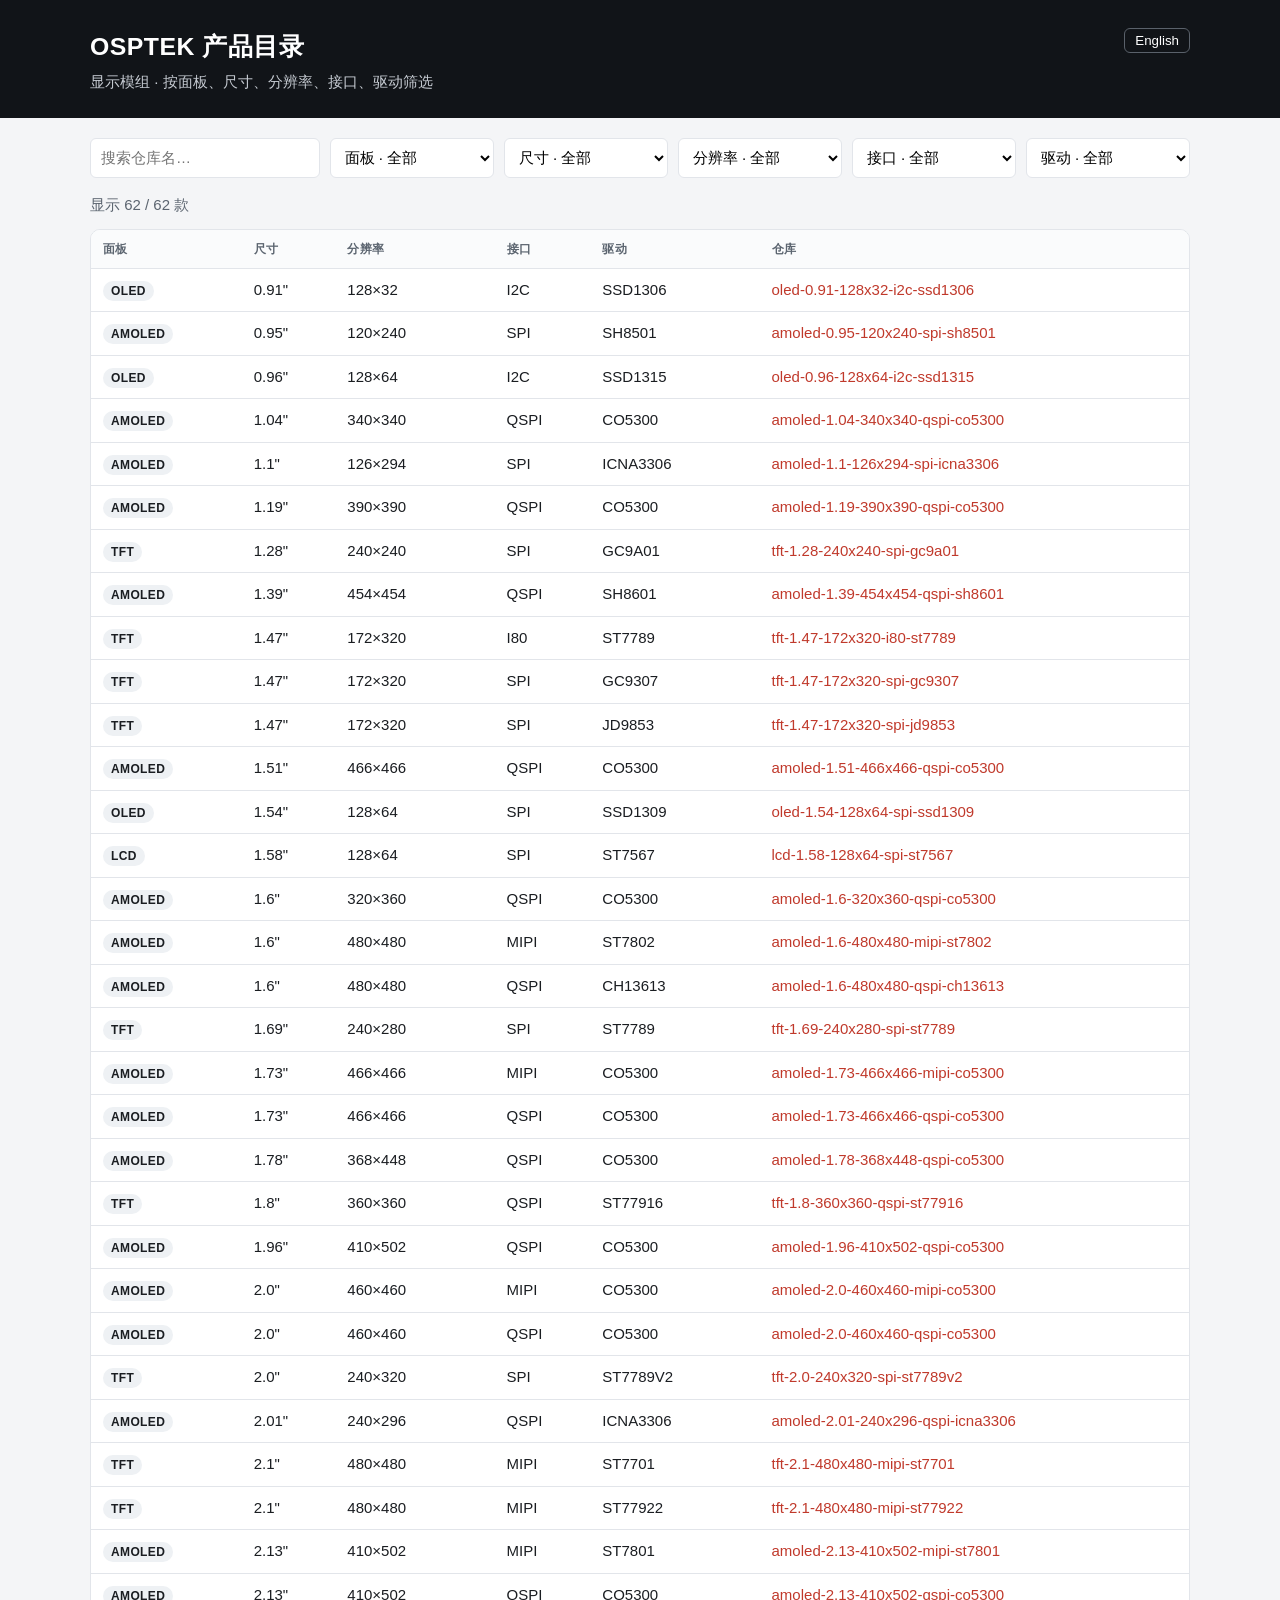
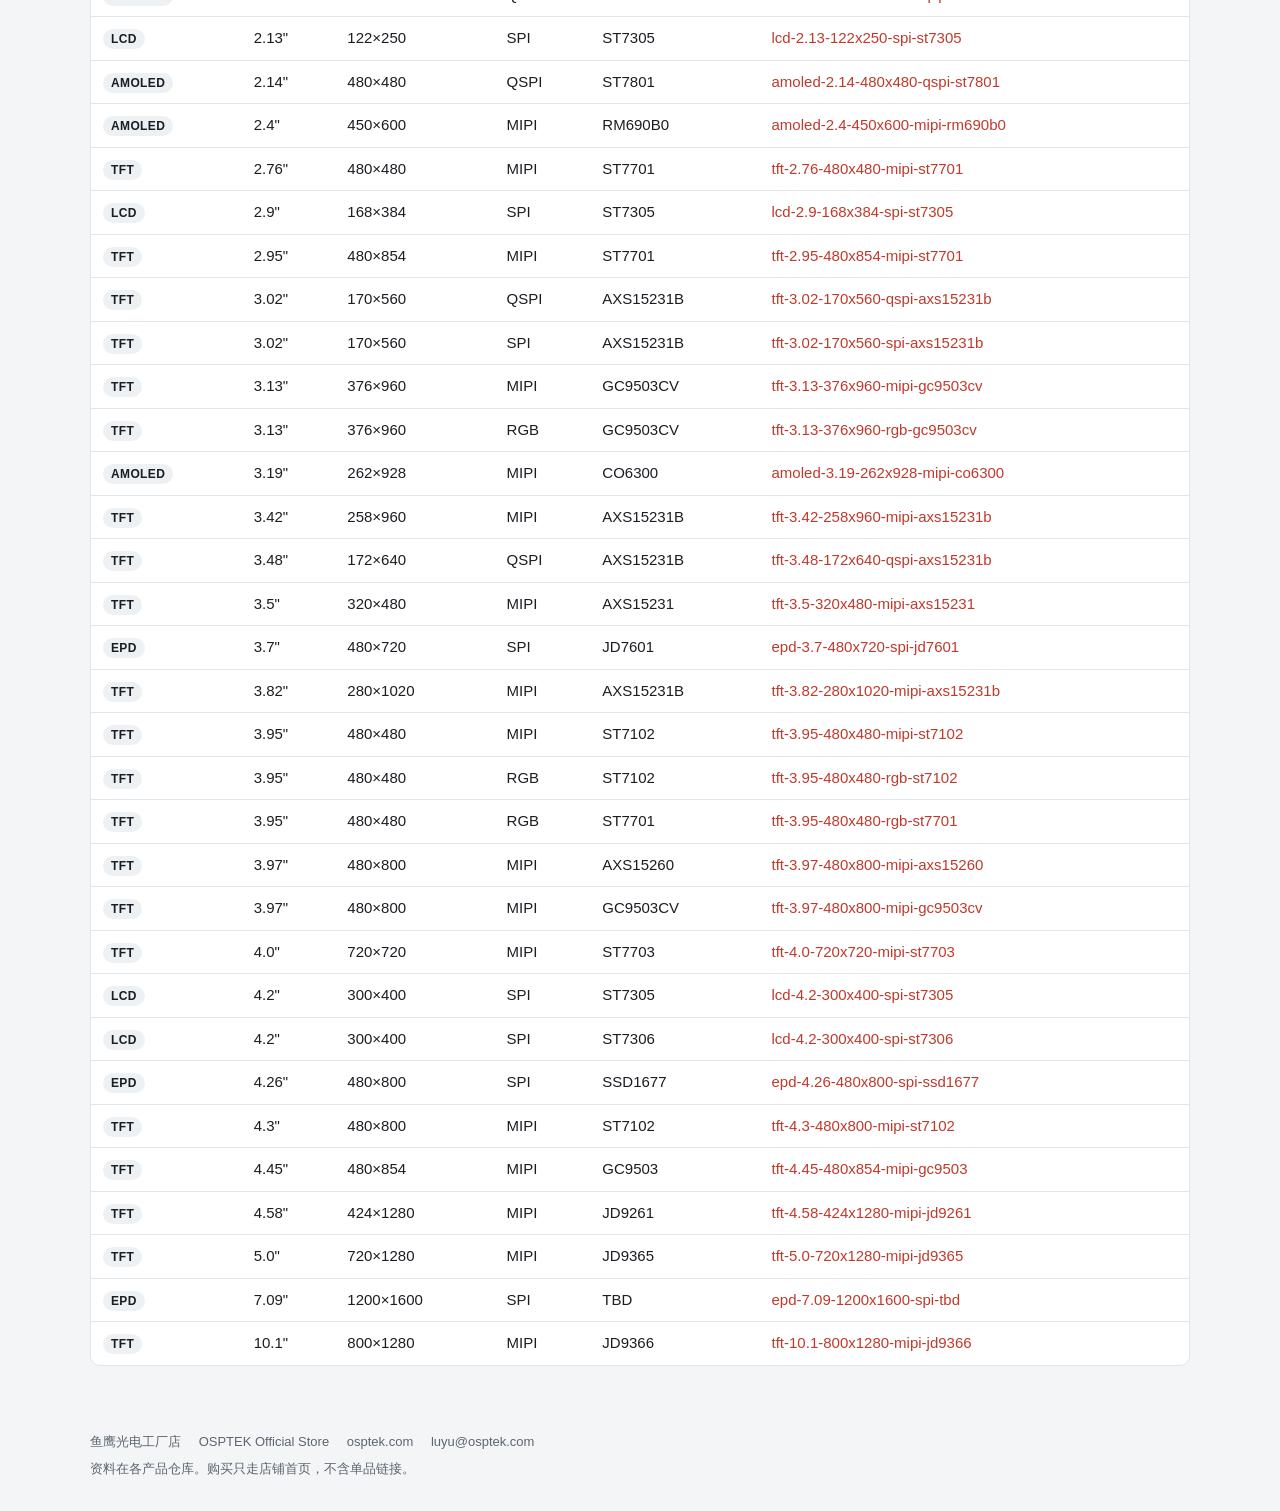
==== index.html @ 8eb9cd88 "docs(catalog): add OSPTEK GitHub Pages product index" ====
<!DOCTYPE html>
<html lang="zh-CN">
<head>
  <meta charset="utf-8" />
  <meta name="viewport" content="width=device-width, initial-scale=1" />
  <title>OSPTEK Product Catalog</title>
  <meta name="description" content="OSPTEK display module catalog" />
  <style>
    :root {
      --bg: #f4f5f7;
      --card: #fff;
      --ink: #1a1d21;
      --muted: #5c6570;
      --line: #e2e5ea;
      --accent: #c0392b;
      --accent-ink: #fff;
      --chip: #eef1f4;
    }
    * { box-sizing: border-box; }
    body {
      margin: 0;
      font: 15px/1.5 "Segoe UI", "PingFang SC", "Noto Sans SC", sans-serif;
      color: var(--ink);
      background: var(--bg);
    }
    header {
      background: #111418;
      color: #fff;
      padding: 28px 20px 24px;
    }
    header .wrap, main, footer .wrap { max-width: 1100px; margin: 0 auto; }
    header h1 { margin: 0 0 6px; font-size: 1.55rem; letter-spacing: 0.02em; }
    header p { margin: 0; color: #c5cad1; }
    .lang {
      float: right;
      background: transparent;
      color: #fff;
      border: 1px solid #5a616a;
      border-radius: 6px;
      padding: 4px 10px;
      cursor: pointer;
    }
    .filters {
      display: grid;
      grid-template-columns: 1.4fr repeat(5, 1fr);
      gap: 10px;
      margin: 20px 0 16px;
    }
    @media (max-width: 900px) {
      .filters { grid-template-columns: 1fr 1fr; }
      .lang { float: none; margin-bottom: 10px; }
    }
    input, select {
      width: 100%;
      padding: 8px 10px;
      border: 1px solid var(--line);
      border-radius: 6px;
      background: var(--card);
      font: inherit;
    }
    .meta { color: var(--muted); margin: 0 0 12px; }
    .table-wrap {
      background: var(--card);
      border: 1px solid var(--line);
      border-radius: 10px;
      overflow: auto;
    }
    table { width: 100%; border-collapse: collapse; }
    th, td { padding: 10px 12px; text-align: left; border-bottom: 1px solid var(--line); white-space: nowrap; }
    th { background: #fafbfc; font-weight: 600; color: var(--muted); font-size: 12px; text-transform: uppercase; letter-spacing: 0.04em; }
    tr:last-child td { border-bottom: 0; }
    tbody tr:hover { background: #f8fafb; }
    a { color: var(--accent); text-decoration: none; }
    a:hover { text-decoration: underline; }
    .panel {
      display: inline-block;
      background: var(--chip);
      border-radius: 999px;
      padding: 1px 8px;
      font-size: 12px;
      font-weight: 600;
      letter-spacing: 0.03em;
    }
    footer {
      margin-top: 36px;
      padding: 22px 20px 32px;
      color: var(--muted);
      font-size: 13px;
    }
    footer a { color: inherit; }
    footer .shops { margin: 8px 0; }
    footer .shops a { margin-right: 14px; }
    .empty { padding: 28px 12px; color: var(--muted); }
  </style>
</head>
<body>
  <header>
    <div class="wrap">
      <button class="lang" type="button" id="langBtn">English</button>
      <h1 id="title">OSPTEK 产品目录</h1>
      <p id="subtitle">显示模组 · 按面板、尺寸、分辨率、接口、驱动筛选</p>
    </div>
  </header>
  <main>
    <div class="filters">
      <input id="q" type="search" />
      <select id="panel"></select>
      <select id="size"></select>
      <select id="resolution"></select>
      <select id="iface"></select>
      <select id="ic"></select>
    </div>
    <p class="meta" id="count"></p>
    <div class="table-wrap">
      <table>
        <thead>
          <tr>
            <th data-col="panel"></th>
            <th data-col="size"></th>
            <th data-col="resolution"></th>
            <th data-col="interface"></th>
            <th data-col="ic"></th>
            <th data-col="repo"></th>
          </tr>
        </thead>
        <tbody id="rows"></tbody>
      </table>
    </div>
  </main>
  <footer>
    <div class="wrap">
      <div class="shops">
        <a href="https://shop110742373.taobao.com/">鱼鹰光电工厂店</a>
        <a href="https://www.aliexpress.com/store/1105701619">OSPTEK Official Store</a>
        <a href="https://osptek.com/">osptek.com</a>
        <a href="mailto:luyu@osptek.com">luyu@osptek.com</a>
      </div>
      <div id="footNote"></div>
    </div>
  </footer>
  <script>
    const I18N = {
      zh: {
        title: "OSPTEK 产品目录",
        subtitle: "显示模组 · 按面板、尺寸、分辨率、接口、驱动筛选",
        langBtn: "English",
        q: "搜索仓库名…",
        all: "全部",
        count: (n, t) => `显示 ${n} / ${t} 款`,
        empty: "没有匹配的模组。",
        cols: { panel: "面板", size: "尺寸", resolution: "分辨率", interface: "接口", ic: "驱动", repo: "仓库" },
        filters: { panel: "面板", size: "尺寸", resolution: "分辨率", iface: "接口", ic: "驱动" },
        foot: "资料在各产品仓库。购买只走店铺首页，不含单品链接。"
      },
      en: {
        title: "OSPTEK Product Catalog",
        subtitle: "Display modules · filter by panel, size, resolution, interface, driver",
        langBtn: "中文",
        q: "Search repository name…",
        all: "All",
        count: (n, t) => `Showing ${n} / ${t}`,
        empty: "No modules match.",
        cols: { panel: "Panel", size: "Size", resolution: "Resolution", interface: "Interface", ic: "Driver", repo: "Repository" },
        filters: { panel: "Panel", size: "Size", resolution: "Resolution", iface: "Interface", ic: "Driver" },
        foot: "Datasheets live in each product repo. Store homepages only — no SKU product links."
      }
    };

    const PANEL_LABEL = { amoled: "AMOLED", tft: "TFT", lcd: "LCD", oled: "OLED", epd: "EPD" };
    let lang = "zh";
    let items = [];

    const $ = (id) => document.getElementById(id);

    function unique(key) {
      return [...new Set(items.map((x) => x[key]))].sort((a, b) => {
        if (key === "size") return parseFloat(a) - parseFloat(b);
        return String(a).localeCompare(String(b), undefined, { numeric: true });
      });
    }

    function optionLabel(id, v) {
      if (id === "panel") return PANEL_LABEL[v] || v.toUpperCase();
      if (id === "iface" || id === "ic") return v.toUpperCase();
      if (id === "size") return v + '"';
      return v;
    }

    function fillSelect(id, values, label) {
      const el = $(id);
      const t = I18N[lang];
      el.innerHTML = "";
      const all = document.createElement("option");
      all.value = "";
      all.textContent = `${t.filters[label] || t.all} · ${t.all}`;
      el.appendChild(all);
      values.forEach((v) => {
        const o = document.createElement("option");
        o.value = v;
        o.textContent = optionLabel(id, v);
        el.appendChild(o);
      });
    }

    function applyI18n() {
      const t = I18N[lang];
      document.documentElement.lang = lang === "zh" ? "zh-CN" : "en";
      $("title").textContent = t.title;
      $("subtitle").textContent = t.subtitle;
      $("langBtn").textContent = t.langBtn;
      $("q").placeholder = t.q;
      $("footNote").textContent = t.foot;
      document.querySelectorAll("th[data-col]").forEach((th) => {
        th.textContent = t.cols[th.dataset.col];
      });
    }

    function render() {
      const t = I18N[lang];
      const q = $("q").value.trim().toLowerCase();
      const panel = $("panel").value;
      const size = $("size").value;
      const resolution = $("resolution").value;
      const iface = $("iface").value;
      const ic = $("ic").value;
      const filtered = items.filter((row) => {
        if (q && !row.repo.toLowerCase().includes(q)) return false;
        if (panel && row.panel !== panel) return false;
        if (size && row.size !== size) return false;
        if (resolution && row.resolution !== resolution) return false;
        if (iface && row.interface !== iface) return false;
        if (ic && row.ic !== ic) return false;
        return true;
      });
      $("count").textContent = t.count(filtered.length, items.length);
      const body = $("rows");
      body.innerHTML = "";
      if (!filtered.length) {
        body.innerHTML = `<tr><td class="empty" colspan="6">${t.empty}</td></tr>`;
        return;
      }
      filtered.forEach((row) => {
        const tr = document.createElement("tr");
        tr.innerHTML = `
          <td><span class="panel">${PANEL_LABEL[row.panel] || row.panel}</span></td>
          <td>${row.size}"</td>
          <td>${row.resolution.replace("x", "×")}</td>
          <td>${row.interface.toUpperCase()}</td>
          <td>${row.ic.toUpperCase()}</td>
          <td><a href="${row.url}">${row.repo}</a></td>`;
        body.appendChild(tr);
      });
    }

    function refreshFilters() {
      fillSelect("panel", unique("panel"), "panel");
      fillSelect("size", unique("size"), "size");
      fillSelect("resolution", unique("resolution"), "resolution");
      fillSelect("iface", unique("interface"), "iface");
      fillSelect("ic", unique("ic"), "ic");
    }

    $("langBtn").addEventListener("click", () => {
      lang = lang === "zh" ? "en" : "zh";
      applyI18n();
      const keep = {
        panel: $("panel").value,
        size: $("size").value,
        resolution: $("resolution").value,
        iface: $("iface").value,
        ic: $("ic").value
      };
      refreshFilters();
      Object.entries(keep).forEach(([k, v]) => { $(k).value = v; });
      render();
    });
    ["q", "panel", "size", "resolution", "iface", "ic"].forEach((id) => {
      $(id).addEventListener("input", render);
      $(id).addEventListener("change", render);
    });

    applyI18n();
    fetch("catalog/displays.json")
      .then((r) => r.json())
      .then((data) => {
        items = data.items || [];
        refreshFilters();
        render();
      });
  </script>
</body>
</html>
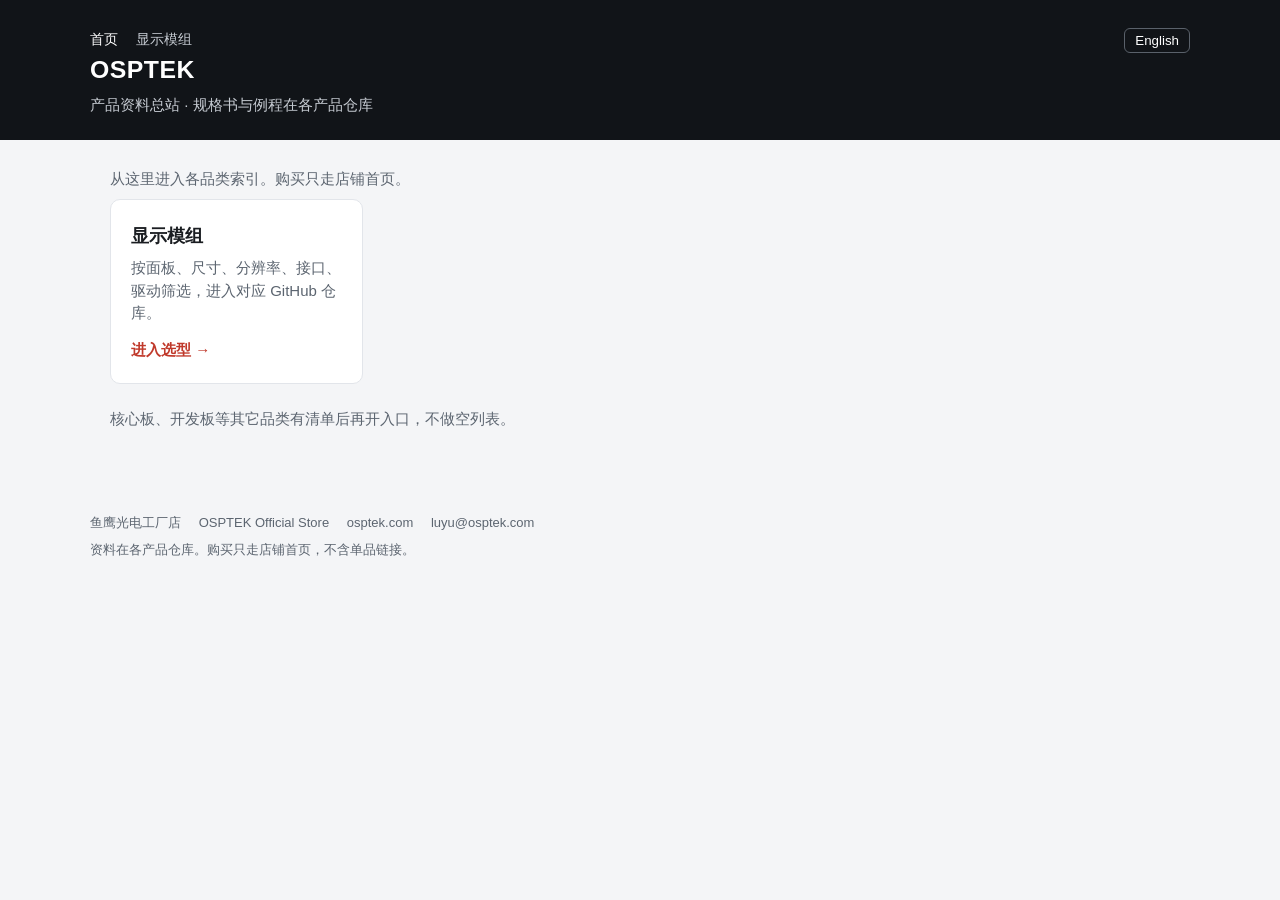
==== commit c45d5fa7: "docs(catalog): split home and display index pages" ====
--- a/index.html
+++ b/index.html
@@ -3,129 +3,34 @@
 <head>
   <meta charset="utf-8" />
   <meta name="viewport" content="width=device-width, initial-scale=1" />
-  <title>OSPTEK Product Catalog</title>
-  <meta name="description" content="OSPTEK display module catalog" />
-  <style>
-    :root {
-      --bg: #f4f5f7;
-      --card: #fff;
-      --ink: #1a1d21;
-      --muted: #5c6570;
-      --line: #e2e5ea;
-      --accent: #c0392b;
-      --accent-ink: #fff;
-      --chip: #eef1f4;
-    }
-    * { box-sizing: border-box; }
-    body {
-      margin: 0;
-      font: 15px/1.5 "Segoe UI", "PingFang SC", "Noto Sans SC", sans-serif;
-      color: var(--ink);
-      background: var(--bg);
-    }
-    header {
-      background: #111418;
-      color: #fff;
-      padding: 28px 20px 24px;
-    }
-    header .wrap, main, footer .wrap { max-width: 1100px; margin: 0 auto; }
-    header h1 { margin: 0 0 6px; font-size: 1.55rem; letter-spacing: 0.02em; }
-    header p { margin: 0; color: #c5cad1; }
-    .lang {
-      float: right;
-      background: transparent;
-      color: #fff;
-      border: 1px solid #5a616a;
-      border-radius: 6px;
-      padding: 4px 10px;
-      cursor: pointer;
-    }
-    .filters {
-      display: grid;
-      grid-template-columns: 1.4fr repeat(5, 1fr);
-      gap: 10px;
-      margin: 20px 0 16px;
-    }
-    @media (max-width: 900px) {
-      .filters { grid-template-columns: 1fr 1fr; }
-      .lang { float: none; margin-bottom: 10px; }
-    }
-    input, select {
-      width: 100%;
-      padding: 8px 10px;
-      border: 1px solid var(--line);
-      border-radius: 6px;
-      background: var(--card);
-      font: inherit;
-    }
-    .meta { color: var(--muted); margin: 0 0 12px; }
-    .table-wrap {
-      background: var(--card);
-      border: 1px solid var(--line);
-      border-radius: 10px;
-      overflow: auto;
-    }
-    table { width: 100%; border-collapse: collapse; }
-    th, td { padding: 10px 12px; text-align: left; border-bottom: 1px solid var(--line); white-space: nowrap; }
-    th { background: #fafbfc; font-weight: 600; color: var(--muted); font-size: 12px; text-transform: uppercase; letter-spacing: 0.04em; }
-    tr:last-child td { border-bottom: 0; }
-    tbody tr:hover { background: #f8fafb; }
-    a { color: var(--accent); text-decoration: none; }
-    a:hover { text-decoration: underline; }
-    .panel {
-      display: inline-block;
-      background: var(--chip);
-      border-radius: 999px;
-      padding: 1px 8px;
-      font-size: 12px;
-      font-weight: 600;
-      letter-spacing: 0.03em;
-    }
-    footer {
-      margin-top: 36px;
-      padding: 22px 20px 32px;
-      color: var(--muted);
-      font-size: 13px;
-    }
-    footer a { color: inherit; }
-    footer .shops { margin: 8px 0; }
-    footer .shops a { margin-right: 14px; }
-    .empty { padding: 28px 12px; color: var(--muted); }
-  </style>
+  <title>OSPTEK</title>
+  <meta name="description" content="OSPTEK product documentation index" />
+  <link rel="stylesheet" href="assets/site.css" />
 </head>
 <body>
   <header>
-    <div class="wrap">
+    <div class="wrap header-row">
+      <div>
+        <nav class="nav" aria-label="Primary">
+          <a href="./" class="current" id="navHome">首页</a>
+          <a href="./displays/" id="navDisplays">显示模组</a>
+        </nav>
+        <h1 id="title">OSPTEK</h1>
+        <p id="subtitle">产品资料总站 · 规格书与例程在各产品仓库</p>
+      </div>
       <button class="lang" type="button" id="langBtn">English</button>
-      <h1 id="title">OSPTEK 产品目录</h1>
-      <p id="subtitle">显示模组 · 按面板、尺寸、分辨率、接口、驱动筛选</p>
     </div>
   </header>
   <main>
-    <div class="filters">
-      <input id="q" type="search" />
-      <select id="panel"></select>
-      <select id="size"></select>
-      <select id="resolution"></select>
-      <select id="iface"></select>
-      <select id="ic"></select>
+    <p class="note" id="lead"></p>
+    <div class="cards">
+      <a class="card" href="./displays/">
+        <h2 id="cardDisplayTitle">显示模组</h2>
+        <p id="cardDisplayBody">按面板、尺寸、分辨率、接口、驱动筛选，进入对应 GitHub 仓库。</p>
+        <div class="go" id="cardDisplayGo">进入选型 →</div>
+      </a>
     </div>
-    <p class="meta" id="count"></p>
-    <div class="table-wrap">
-      <table>
-        <thead>
-          <tr>
-            <th data-col="panel"></th>
-            <th data-col="size"></th>
-            <th data-col="resolution"></th>
-            <th data-col="interface"></th>
-            <th data-col="ic"></th>
-            <th data-col="repo"></th>
-          </tr>
-        </thead>
-        <tbody id="rows"></tbody>
-      </table>
-    </div>
+    <p class="note" id="more"></p>
   </main>
   <footer>
     <div class="wrap">
@@ -141,152 +46,54 @@
   <script>
     const I18N = {
       zh: {
-        title: "OSPTEK 产品目录",
-        subtitle: "显示模组 · 按面板、尺寸、分辨率、接口、驱动筛选",
+        title: "OSPTEK",
+        subtitle: "产品资料总站 · 规格书与例程在各产品仓库",
         langBtn: "English",
-        q: "搜索仓库名…",
-        all: "全部",
-        count: (n, t) => `显示 ${n} / ${t} 款`,
-        empty: "没有匹配的模组。",
-        cols: { panel: "面板", size: "尺寸", resolution: "分辨率", interface: "接口", ic: "驱动", repo: "仓库" },
-        filters: { panel: "面板", size: "尺寸", resolution: "分辨率", iface: "接口", ic: "驱动" },
+        navHome: "首页",
+        navDisplays: "显示模组",
+        lead: "从这里进入各品类索引。购买只走店铺首页。",
+        cardDisplayTitle: "显示模组",
+        cardDisplayBody: "按面板、尺寸、分辨率、接口、驱动筛选，进入对应 GitHub 仓库。",
+        cardDisplayGo: "进入选型 →",
+        more: "核心板、开发板等其它品类有清单后再开入口，不做空列表。",
         foot: "资料在各产品仓库。购买只走店铺首页，不含单品链接。"
       },
       en: {
-        title: "OSPTEK Product Catalog",
-        subtitle: "Display modules · filter by panel, size, resolution, interface, driver",
+        title: "OSPTEK",
+        subtitle: "Product docs hub · datasheets and samples live in each repository",
         langBtn: "中文",
-        q: "Search repository name…",
-        all: "All",
-        count: (n, t) => `Showing ${n} / ${t}`,
-        empty: "No modules match.",
-        cols: { panel: "Panel", size: "Size", resolution: "Resolution", interface: "Interface", ic: "Driver", repo: "Repository" },
-        filters: { panel: "Panel", size: "Size", resolution: "Resolution", iface: "Interface", ic: "Driver" },
+        navHome: "Home",
+        navDisplays: "Displays",
+        lead: "Start from a category index. Store homepages only.",
+        cardDisplayTitle: "Display modules",
+        cardDisplayBody: "Filter by panel, size, resolution, interface, and driver, then open the GitHub repo.",
+        cardDisplayGo: "Open catalog →",
+        more: "Core boards and other categories appear here once they have a list. No empty tables.",
         foot: "Datasheets live in each product repo. Store homepages only — no SKU product links."
       }
     };
-
-    const PANEL_LABEL = { amoled: "AMOLED", tft: "TFT", lcd: "LCD", oled: "OLED", epd: "EPD" };
+    const $ = (id) => document.getElementById(id);
     let lang = "zh";
-    let items = [];
-
-    const $ = (id) => document.getElementById(id);
-
-    function unique(key) {
-      return [...new Set(items.map((x) => x[key]))].sort((a, b) => {
-        if (key === "size") return parseFloat(a) - parseFloat(b);
-        return String(a).localeCompare(String(b), undefined, { numeric: true });
-      });
-    }
-
-    function optionLabel(id, v) {
-      if (id === "panel") return PANEL_LABEL[v] || v.toUpperCase();
-      if (id === "iface" || id === "ic") return v.toUpperCase();
-      if (id === "size") return v + '"';
-      return v;
-    }
-
-    function fillSelect(id, values, label) {
-      const el = $(id);
-      const t = I18N[lang];
-      el.innerHTML = "";
-      const all = document.createElement("option");
-      all.value = "";
-      all.textContent = `${t.filters[label] || t.all} · ${t.all}`;
-      el.appendChild(all);
-      values.forEach((v) => {
-        const o = document.createElement("option");
-        o.value = v;
-        o.textContent = optionLabel(id, v);
-        el.appendChild(o);
-      });
-    }
-
-    function applyI18n() {
+    function apply() {
       const t = I18N[lang];
       document.documentElement.lang = lang === "zh" ? "zh-CN" : "en";
       $("title").textContent = t.title;
       $("subtitle").textContent = t.subtitle;
       $("langBtn").textContent = t.langBtn;
-      $("q").placeholder = t.q;
+      $("navHome").textContent = t.navHome;
+      $("navDisplays").textContent = t.navDisplays;
+      $("lead").textContent = t.lead;
+      $("cardDisplayTitle").textContent = t.cardDisplayTitle;
+      $("cardDisplayBody").textContent = t.cardDisplayBody;
+      $("cardDisplayGo").textContent = t.cardDisplayGo;
+      $("more").textContent = t.more;
       $("footNote").textContent = t.foot;
-      document.querySelectorAll("th[data-col]").forEach((th) => {
-        th.textContent = t.cols[th.dataset.col];
-      });
     }
-
-    function render() {
-      const t = I18N[lang];
-      const q = $("q").value.trim().toLowerCase();
-      const panel = $("panel").value;
-      const size = $("size").value;
-      const resolution = $("resolution").value;
-      const iface = $("iface").value;
-      const ic = $("ic").value;
-      const filtered = items.filter((row) => {
-        if (q && !row.repo.toLowerCase().includes(q)) return false;
-        if (panel && row.panel !== panel) return false;
-        if (size && row.size !== size) return false;
-        if (resolution && row.resolution !== resolution) return false;
-        if (iface && row.interface !== iface) return false;
-        if (ic && row.ic !== ic) return false;
-        return true;
-      });
-      $("count").textContent = t.count(filtered.length, items.length);
-      const body = $("rows");
-      body.innerHTML = "";
-      if (!filtered.length) {
-        body.innerHTML = `<tr><td class="empty" colspan="6">${t.empty}</td></tr>`;
-        return;
-      }
-      filtered.forEach((row) => {
-        const tr = document.createElement("tr");
-        tr.innerHTML = `
-          <td><span class="panel">${PANEL_LABEL[row.panel] || row.panel}</span></td>
-          <td>${row.size}"</td>
-          <td>${row.resolution.replace("x", "×")}</td>
-          <td>${row.interface.toUpperCase()}</td>
-          <td>${row.ic.toUpperCase()}</td>
-          <td><a href="${row.url}">${row.repo}</a></td>`;
-        body.appendChild(tr);
-      });
-    }
-
-    function refreshFilters() {
-      fillSelect("panel", unique("panel"), "panel");
-      fillSelect("size", unique("size"), "size");
-      fillSelect("resolution", unique("resolution"), "resolution");
-      fillSelect("iface", unique("interface"), "iface");
-      fillSelect("ic", unique("ic"), "ic");
-    }
-
     $("langBtn").addEventListener("click", () => {
       lang = lang === "zh" ? "en" : "zh";
-      applyI18n();
-      const keep = {
-        panel: $("panel").value,
-        size: $("size").value,
-        resolution: $("resolution").value,
-        iface: $("iface").value,
-        ic: $("ic").value
-      };
-      refreshFilters();
-      Object.entries(keep).forEach(([k, v]) => { $(k).value = v; });
-      render();
+      apply();
     });
-    ["q", "panel", "size", "resolution", "iface", "ic"].forEach((id) => {
-      $(id).addEventListener("input", render);
-      $(id).addEventListener("change", render);
-    });
-
-    applyI18n();
-    fetch("catalog/displays.json")
-      .then((r) => r.json())
-      .then((data) => {
-        items = data.items || [];
-        refreshFilters();
-        render();
-      });
+    apply();
   </script>
 </body>
 </html>
--- a/assets/site.css
+++ b/assets/site.css
@@ -0,0 +1,117 @@
+:root {
+  --bg: #f4f5f7;
+  --card: #fff;
+  --ink: #1a1d21;
+  --muted: #5c6570;
+  --line: #e2e5ea;
+  --accent: #c0392b;
+  --chip: #eef1f4;
+}
+* { box-sizing: border-box; }
+body {
+  margin: 0;
+  font: 15px/1.5 "Segoe UI", "PingFang SC", "Noto Sans SC", sans-serif;
+  color: var(--ink);
+  background: var(--bg);
+}
+header {
+  background: #111418;
+  color: #fff;
+  padding: 28px 20px 24px;
+}
+header .wrap, main, footer .wrap { max-width: 1100px; margin: 0 auto; }
+header h1 { margin: 0 0 6px; font-size: 1.55rem; letter-spacing: 0.02em; }
+header p { margin: 0; color: #c5cad1; }
+.header-row {
+  display: flex;
+  justify-content: space-between;
+  align-items: flex-start;
+  gap: 16px;
+}
+.nav a {
+  color: #c5cad1;
+  text-decoration: none;
+  margin-right: 14px;
+  font-size: 14px;
+}
+.nav a:hover, .nav a.current { color: #fff; }
+.lang {
+  background: transparent;
+  color: #fff;
+  border: 1px solid #5a616a;
+  border-radius: 6px;
+  padding: 4px 10px;
+  cursor: pointer;
+}
+main { padding: 28px 20px 8px; }
+.filters {
+  display: grid;
+  grid-template-columns: 1.4fr repeat(5, 1fr);
+  gap: 10px;
+  margin: 0 0 16px;
+}
+@media (max-width: 900px) {
+  .filters { grid-template-columns: 1fr 1fr; }
+  .header-row { flex-direction: column; }
+}
+input, select {
+  width: 100%;
+  padding: 8px 10px;
+  border: 1px solid var(--line);
+  border-radius: 6px;
+  background: var(--card);
+  font: inherit;
+}
+.meta { color: var(--muted); margin: 0 0 12px; }
+.table-wrap {
+  background: var(--card);
+  border: 1px solid var(--line);
+  border-radius: 10px;
+  overflow: auto;
+}
+table { width: 100%; border-collapse: collapse; }
+th, td { padding: 10px 12px; text-align: left; border-bottom: 1px solid var(--line); white-space: nowrap; }
+th { background: #fafbfc; font-weight: 600; color: var(--muted); font-size: 12px; text-transform: uppercase; letter-spacing: 0.04em; }
+tr:last-child td { border-bottom: 0; }
+tbody tr:hover { background: #f8fafb; }
+a { color: var(--accent); text-decoration: none; }
+a:hover { text-decoration: underline; }
+.panel {
+  display: inline-block;
+  background: var(--chip);
+  border-radius: 999px;
+  padding: 1px 8px;
+  font-size: 12px;
+  font-weight: 600;
+  letter-spacing: 0.03em;
+}
+.cards {
+  display: grid;
+  grid-template-columns: repeat(auto-fill, minmax(240px, 1fr));
+  gap: 16px;
+  margin: 8px 0 24px;
+}
+.card {
+  display: block;
+  background: var(--card);
+  border: 1px solid var(--line);
+  border-radius: 10px;
+  padding: 22px 20px;
+  color: inherit;
+  text-decoration: none;
+}
+.card:hover { text-decoration: none; border-color: #c8ccd2; }
+.card h2 { margin: 0 0 8px; font-size: 1.15rem; }
+.card p { margin: 0; color: var(--muted); }
+.card .go { margin-top: 14px; color: var(--accent); font-weight: 600; }
+.note { color: var(--muted); margin: 0 0 8px; }
+footer {
+  margin-top: 36px;
+  padding: 22px 20px 32px;
+  color: var(--muted);
+  font-size: 13px;
+}
+footer a { color: inherit; }
+footer .shops { margin: 8px 0; }
+footer .shops a { margin-right: 14px; }
+.empty { padding: 28px 12px; color: var(--muted); }
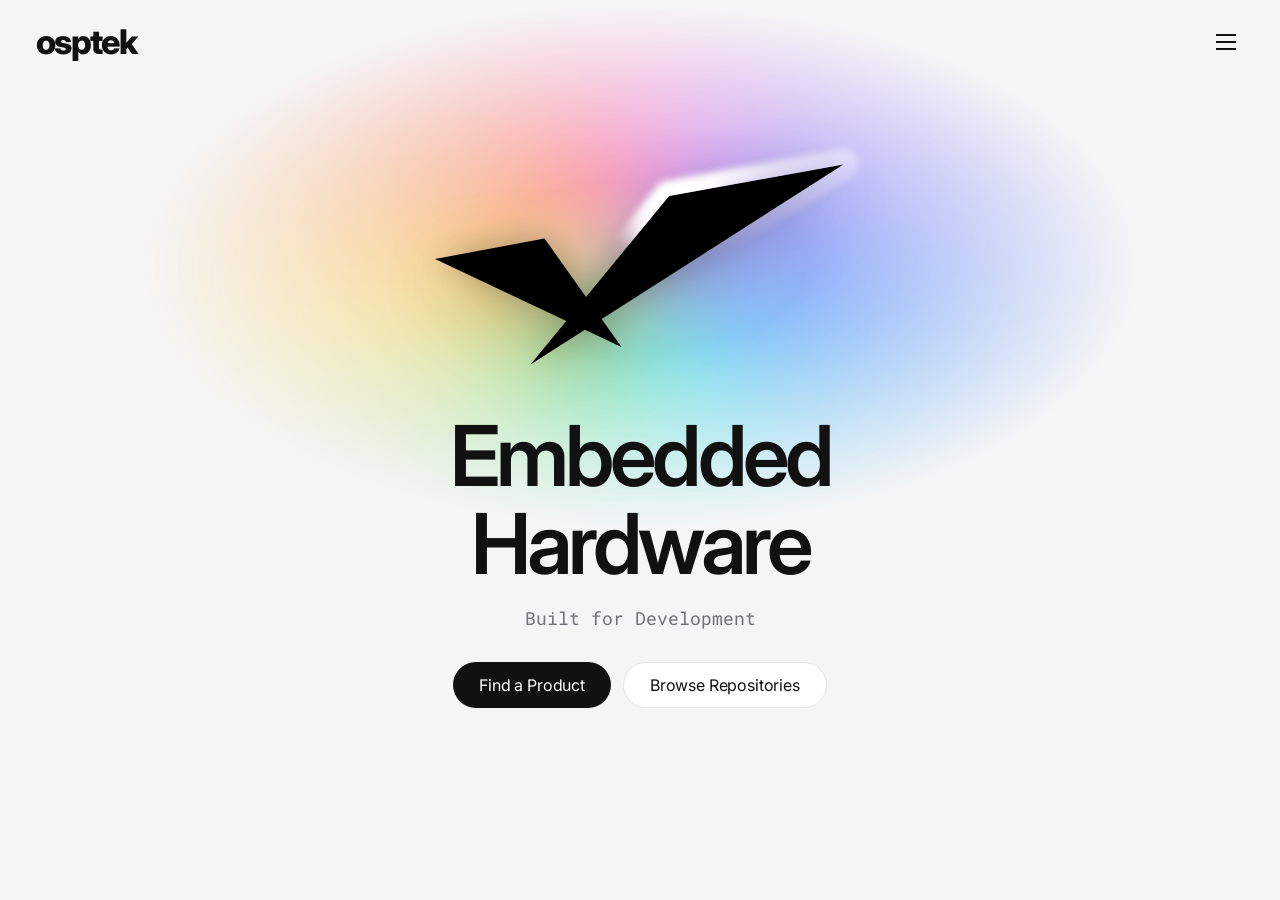
==== commit 9c5bc80a: "feat(site): rebuild home and product finder pages - add shared shell (base.css, topbar.js) for both " ====
--- a/index.html
+++ b/index.html
@@ -1,99 +1,57 @@
 <!DOCTYPE html>
-<html lang="zh-CN">
+<html lang="en">
 <head>
   <meta charset="utf-8" />
   <meta name="viewport" content="width=device-width, initial-scale=1" />
   <title>OSPTEK</title>
-  <meta name="description" content="OSPTEK product documentation index" />
-  <link rel="stylesheet" href="assets/site.css" />
+  <meta name="description" content="OSPTEK product documentation" />
+  <link rel="preconnect" href="https://fonts.googleapis.com" />
+  <link rel="preconnect" href="https://fonts.gstatic.com" crossorigin />
+  <link href="https://fonts.googleapis.com/css2?family=Inter:wght@400;500;600;800&family=Roboto+Mono:wght@400&display=swap" rel="stylesheet" />
+  <link rel="stylesheet" href="assets/base.css?v=2" />
+  <link rel="stylesheet" href="assets/home.css?v=33" />
 </head>
 <body>
-  <header>
-    <div class="wrap header-row">
-      <div>
-        <nav class="nav" aria-label="Primary">
-          <a href="./" class="current" id="navHome">首页</a>
-          <a href="./displays/" id="navDisplays">显示模组</a>
-        </nav>
-        <h1 id="title">OSPTEK</h1>
-        <p id="subtitle">产品资料总站 · 规格书与例程在各产品仓库</p>
+  <header class="topbar">
+    <a class="wordmark" href="./" aria-label="OSPTEK">osptek</a>
+    <button class="menu" type="button" aria-label="Menu">
+      <span></span>
+      <span></span>
+      <span></span>
+    </button>
+  </header>
+  <main class="hero">
+    <div class="mark-wrap">
+      <div class="mark-color" aria-hidden="true"></div>
+      <img class="mark" src="assets/mark.svg" alt="" draggable="false" />
+      <div class="mark-glow" aria-hidden="true">
+        <i class="orbit"></i>
       </div>
-      <button class="lang" type="button" id="langBtn">English</button>
+      <!-- click target: the mark shape itself, with a little slack around the edges -->
+      <svg class="mark-hit" viewBox="10 240 840 440" aria-hidden="true">
+        <g fill="none" stroke="none" stroke-width="44" stroke-linejoin="round">
+          <polygon points="20,446 239,405 393,622" />
+          <polygon points="211,657 488,320 837,257" />
+        </g>
+      </svg>
     </div>
-  </header>
-  <main>
-    <p class="note" id="lead"></p>
-    <div class="cards">
-      <a class="card" href="./displays/">
-        <h2 id="cardDisplayTitle">显示模组</h2>
-        <p id="cardDisplayBody">按面板、尺寸、分辨率、接口、驱动筛选，进入对应 GitHub 仓库。</p>
-        <div class="go" id="cardDisplayGo">进入选型 →</div>
-      </a>
+    <h1 class="title">Embedded<br />Hardware</h1>
+    <p class="sub">
+      <span class="rotator">
+        <span class="phrase">Built for Development</span>
+        <span class="phrase">From Module to System</span>
+        <span class="phrase">Made for Integration</span>
+        <span class="phrase">Hardware for Engineers</span>
+        <span class="phrase">Ready for Prototyping</span>
+        <span class="phrase">From Prototype to Product</span>
+      </span>
+    </p>
+    <div class="actions">
+      <a class="btn btn-fill" href="displays/">Find a Product</a>
+      <a class="btn btn-ghost" href="https://github.com/osptek" target="_blank" rel="noopener">Browse Repositories</a>
     </div>
-    <p class="note" id="more"></p>
   </main>
-  <footer>
-    <div class="wrap">
-      <div class="shops">
-        <a href="https://shop110742373.taobao.com/">鱼鹰光电工厂店</a>
-        <a href="https://www.aliexpress.com/store/1105701619">OSPTEK Official Store</a>
-        <a href="https://osptek.com/">osptek.com</a>
-        <a href="mailto:luyu@osptek.com">luyu@osptek.com</a>
-      </div>
-      <div id="footNote"></div>
-    </div>
-  </footer>
-  <script>
-    const I18N = {
-      zh: {
-        title: "OSPTEK",
-        subtitle: "产品资料总站 · 规格书与例程在各产品仓库",
-        langBtn: "English",
-        navHome: "首页",
-        navDisplays: "显示模组",
-        lead: "从这里进入各品类索引。购买只走店铺首页。",
-        cardDisplayTitle: "显示模组",
-        cardDisplayBody: "按面板、尺寸、分辨率、接口、驱动筛选，进入对应 GitHub 仓库。",
-        cardDisplayGo: "进入选型 →",
-        more: "核心板、开发板等其它品类有清单后再开入口，不做空列表。",
-        foot: "资料在各产品仓库。购买只走店铺首页，不含单品链接。"
-      },
-      en: {
-        title: "OSPTEK",
-        subtitle: "Product docs hub · datasheets and samples live in each repository",
-        langBtn: "中文",
-        navHome: "Home",
-        navDisplays: "Displays",
-        lead: "Start from a category index. Store homepages only.",
-        cardDisplayTitle: "Display modules",
-        cardDisplayBody: "Filter by panel, size, resolution, interface, and driver, then open the GitHub repo.",
-        cardDisplayGo: "Open catalog →",
-        more: "Core boards and other categories appear here once they have a list. No empty tables.",
-        foot: "Datasheets live in each product repo. Store homepages only — no SKU product links."
-      }
-    };
-    const $ = (id) => document.getElementById(id);
-    let lang = "zh";
-    function apply() {
-      const t = I18N[lang];
-      document.documentElement.lang = lang === "zh" ? "zh-CN" : "en";
-      $("title").textContent = t.title;
-      $("subtitle").textContent = t.subtitle;
-      $("langBtn").textContent = t.langBtn;
-      $("navHome").textContent = t.navHome;
-      $("navDisplays").textContent = t.navDisplays;
-      $("lead").textContent = t.lead;
-      $("cardDisplayTitle").textContent = t.cardDisplayTitle;
-      $("cardDisplayBody").textContent = t.cardDisplayBody;
-      $("cardDisplayGo").textContent = t.cardDisplayGo;
-      $("more").textContent = t.more;
-      $("footNote").textContent = t.foot;
-    }
-    $("langBtn").addEventListener("click", () => {
-      lang = lang === "zh" ? "en" : "zh";
-      apply();
-    });
-    apply();
-  </script>
+  <script src="assets/topbar.js?v=1"></script>
+  <script src="assets/home.js?v=12"></script>
 </body>
 </html>
--- a/assets/base.css
+++ b/assets/base.css
@@ -0,0 +1,139 @@
+/* shared shell: page colours, type, topbar and pill buttons */
+
+* { box-sizing: border-box; }
+
+:root {
+  --bar: 84px;
+  --page: #f5f5f6;
+  --card: #fff;
+  --ink: #111;
+  --muted: #71717a;
+  --faint: #a1a1aa;
+  --line: #e7e7e9;
+  --edge: #c9c9cf;
+  /* Roboto Mono: plain round zero, no slash or dot through it */
+  --mono: "Roboto Mono", ui-monospace, SFMono-Regular, Menlo, monospace;
+}
+
+html, body {
+  margin: 0;
+  min-height: 100%;
+  /* off-white so the white edge light reads against the page */
+  background: var(--page);
+  color: var(--ink);
+}
+
+body {
+  display: flex;
+  flex-direction: column;
+  font-family: Inter, "Helvetica Neue", Helvetica, Arial, sans-serif;
+}
+
+.topbar {
+  /* rides along at the top; bare over the page, panelled once scrolled */
+  position: sticky;
+  top: 0;
+  z-index: 3;
+  display: flex;
+  align-items: center;
+  justify-content: space-between;
+  height: var(--bar);
+  padding: 0 36px;
+  background: transparent;
+  /* transparent up front so the line can appear without shifting the layout */
+  border-bottom: 1px solid transparent;
+  transition: background-color 240ms ease, border-color 240ms ease;
+}
+
+.topbar.is-stuck {
+  background-color: rgba(245, 245, 246, 0.72);
+  backdrop-filter: saturate(180%) blur(14px);
+  -webkit-backdrop-filter: saturate(180%) blur(14px);
+  border-bottom-color: var(--line);
+}
+
+.wordmark {
+  color: var(--ink);
+  text-decoration: none;
+  font-family: Inter, Arial, sans-serif;
+  font-size: 34px;
+  font-weight: 800;
+  line-height: 1;
+  letter-spacing: -0.05em;
+}
+
+.menu {
+  width: 36px;
+  height: 36px;
+  padding: 0;
+  border: 0;
+  background: transparent;
+  cursor: pointer;
+  display: flex;
+  flex-direction: column;
+  justify-content: center;
+  align-items: center;
+  gap: 5px;
+}
+
+.menu span {
+  display: block;
+  width: 20px;
+  height: 2px;
+  background: var(--ink);
+}
+
+.btn {
+  appearance: none;
+  display: inline-flex;
+  align-items: center;
+  border-radius: 999px;
+  padding: 12px 26px;
+  font: 500 16px/1.2 inherit;
+  letter-spacing: -0.01em;
+  text-decoration: none;
+  cursor: default;
+}
+
+/* only the ones that actually go somewhere behave like links */
+a.btn {
+  cursor: pointer;
+  transition: border-color 180ms ease, background-color 180ms ease;
+}
+
+.btn-fill {
+  border: 0;
+  background: var(--ink);
+  color: #fff;
+}
+
+a.btn-fill:hover {
+  background: #000;
+}
+
+.btn-ghost {
+  border: 1px solid #e5e5e5;
+  background: #fff;
+  color: var(--ink);
+}
+
+a.btn-ghost:hover {
+  border-color: var(--edge);
+}
+
+.sr-only {
+  position: absolute;
+  width: 1px;
+  height: 1px;
+  margin: -1px;
+  padding: 0;
+  overflow: hidden;
+  clip-path: inset(50%);
+  white-space: nowrap;
+}
+
+@media (max-width: 640px) {
+  :root { --bar: 72px; }
+  .topbar { padding: 0 20px; }
+  .wordmark { font-size: 28px; }
+}
--- a/assets/home.css
+++ b/assets/home.css
@@ -0,0 +1,191 @@
+/* home hero: the mark, its light, the colour bloom and the headline */
+
+.hero {
+  flex: 1 0 auto;
+  min-height: calc(100svh - var(--bar));
+  display: flex;
+  flex-direction: column;
+  align-items: center;
+  justify-content: flex-start;
+  padding: 8vh 24px 48px;
+  text-align: center;
+  /* clip the wide bloom sideways, but let it spill up over the topbar */
+  overflow-x: clip;
+}
+
+.mark-wrap {
+  position: relative;
+  width: min(420px, 62vw);
+  user-select: none;
+}
+
+.mark {
+  position: relative;
+  z-index: 1;
+  display: block;
+  width: 100%;
+  height: auto;
+  /* decorative: never drag it out as an image */
+  -webkit-user-drag: none;
+  pointer-events: none;
+  /* ambient ring first, then a cast shadow: the ring is what the edge light plays against */
+  filter:
+    drop-shadow(0 0 15px rgba(0, 0, 0, 0.22))
+    drop-shadow(0 20px 36px rgba(0, 0, 0, 0.22));
+}
+
+/* the light is masked to a band hugging the outside of the mark's edges */
+.mark-glow {
+  position: absolute;
+  z-index: 2;
+  inset: -9.545% -5%;
+  overflow: hidden;
+  /* keep the spinning light's box from stretching the page's scroll area */
+  contain: paint;
+  pointer-events: none;
+  mask: url(mark-halo.svg) center / 100% 100% no-repeat;
+  -webkit-mask: url(mark-halo.svg) center / 100% 100% no-repeat;
+}
+
+/* invisible copy of the mark on top: only its geometry takes the click,
+   so the surrounding empty box does nothing */
+.mark-hit {
+  position: absolute;
+  z-index: 3;
+  inset: 0;
+  width: 100%;
+  height: 100%;
+  pointer-events: none;
+}
+
+.mark-hit g {
+  pointer-events: all;
+  cursor: pointer;
+}
+
+/* one light sweeping around: a single bright arc centred on --light-angle,
+   which home.js spins on its own or aims at the pointer */
+.orbit {
+  position: absolute;
+  left: 50%;
+  top: 50%;
+  display: block;
+  width: 200%;
+  aspect-ratio: 1;
+  background: conic-gradient(
+    from 0deg at 50% 50%,
+    #fff 0deg 20deg,
+    rgba(255, 255, 255, 0) 56deg,
+    rgba(255, 255, 255, 0) 304deg,
+    #fff 340deg 360deg
+  );
+  filter: blur(9px);
+  transform: translate(-50%, -50%) rotate(var(--light-angle, 0deg));
+}
+
+/* click the mark and colour blooms out from behind it;
+   click again and it fades back off */
+.mark-color {
+  position: absolute;
+  z-index: 0;
+  inset: -115%;
+  /* strongest around the mark, gone before it reaches the copy */
+  mask: radial-gradient(closest-side, #000 24%, rgba(0, 0, 0, 0) 72%);
+  -webkit-mask: radial-gradient(closest-side, #000 24%, rgba(0, 0, 0, 0) 72%);
+  filter: blur(46px);
+  opacity: 0;
+  transform: scale(0.55);
+  /* the drifting gradient inside spins, so keep its box off the scroll area */
+  contain: paint;
+  /* fading out is a plain fade; the scale only resets once it is invisible */
+  transition: opacity 620ms ease, transform 0ms linear 620ms;
+  pointer-events: none;
+}
+
+.mark-color::before {
+  content: "";
+  position: absolute;
+  inset: 0;
+  border-radius: 50%;
+  background: conic-gradient(
+    from 0deg at 50% 50%,
+    #ff4ec7 0deg,
+    #7c5cff 55deg,
+    #2f8bff 110deg,
+    #22e0e8 160deg,
+    #52e07a 210deg,
+    #ffd23f 260deg,
+    #ff7a45 300deg,
+    #ff4e7a 340deg,
+    #ff4ec7 360deg
+  );
+  animation: hue-drift 24s linear infinite;
+}
+
+.mark-wrap.is-lit .mark-color {
+  opacity: 0.55;
+  transform: scale(1);
+  transition:
+    opacity 520ms ease-out,
+    transform 900ms cubic-bezier(0.16, 1, 0.3, 1);
+}
+
+@keyframes hue-drift {
+  to { transform: rotate(360deg); }
+}
+
+.title {
+  position: relative;
+  z-index: 1;
+  margin: 36px 0 0;
+  font-size: clamp(42px, 8vw, 84px);
+  font-weight: 600;
+  line-height: 1.05;
+  letter-spacing: -0.045em;
+}
+
+.sub {
+  position: relative;
+  z-index: 1;
+  margin: 18px 0 0;
+  /* monospace like Vercel's: every scrambled letter keeps the line's width */
+  font-family: var(--mono);
+  font-size: clamp(14px, 1.9vw, 18px);
+  font-weight: 400;
+  color: var(--muted);
+  letter-spacing: 0;
+  text-wrap: balance;
+}
+
+/* home.js takes over this slot and scrambles the letters from phrase to
+   phrase; without it, the first phrase simply stands still */
+.rotator {
+  display: inline-block;
+}
+
+.phrase {
+  display: none;
+}
+
+.phrase:first-child {
+  display: inline;
+}
+
+.actions {
+  position: relative;
+  z-index: 1;
+  display: flex;
+  flex-wrap: wrap;
+  justify-content: center;
+  gap: 12px;
+  margin-top: 32px;
+}
+
+@media (prefers-reduced-motion: reduce) {
+  .mark-color::before { animation: none; }
+}
+
+@media (max-width: 640px) {
+  .mark-wrap { width: min(280px, 78vw); }
+  .title { margin-top: 28px; }
+}
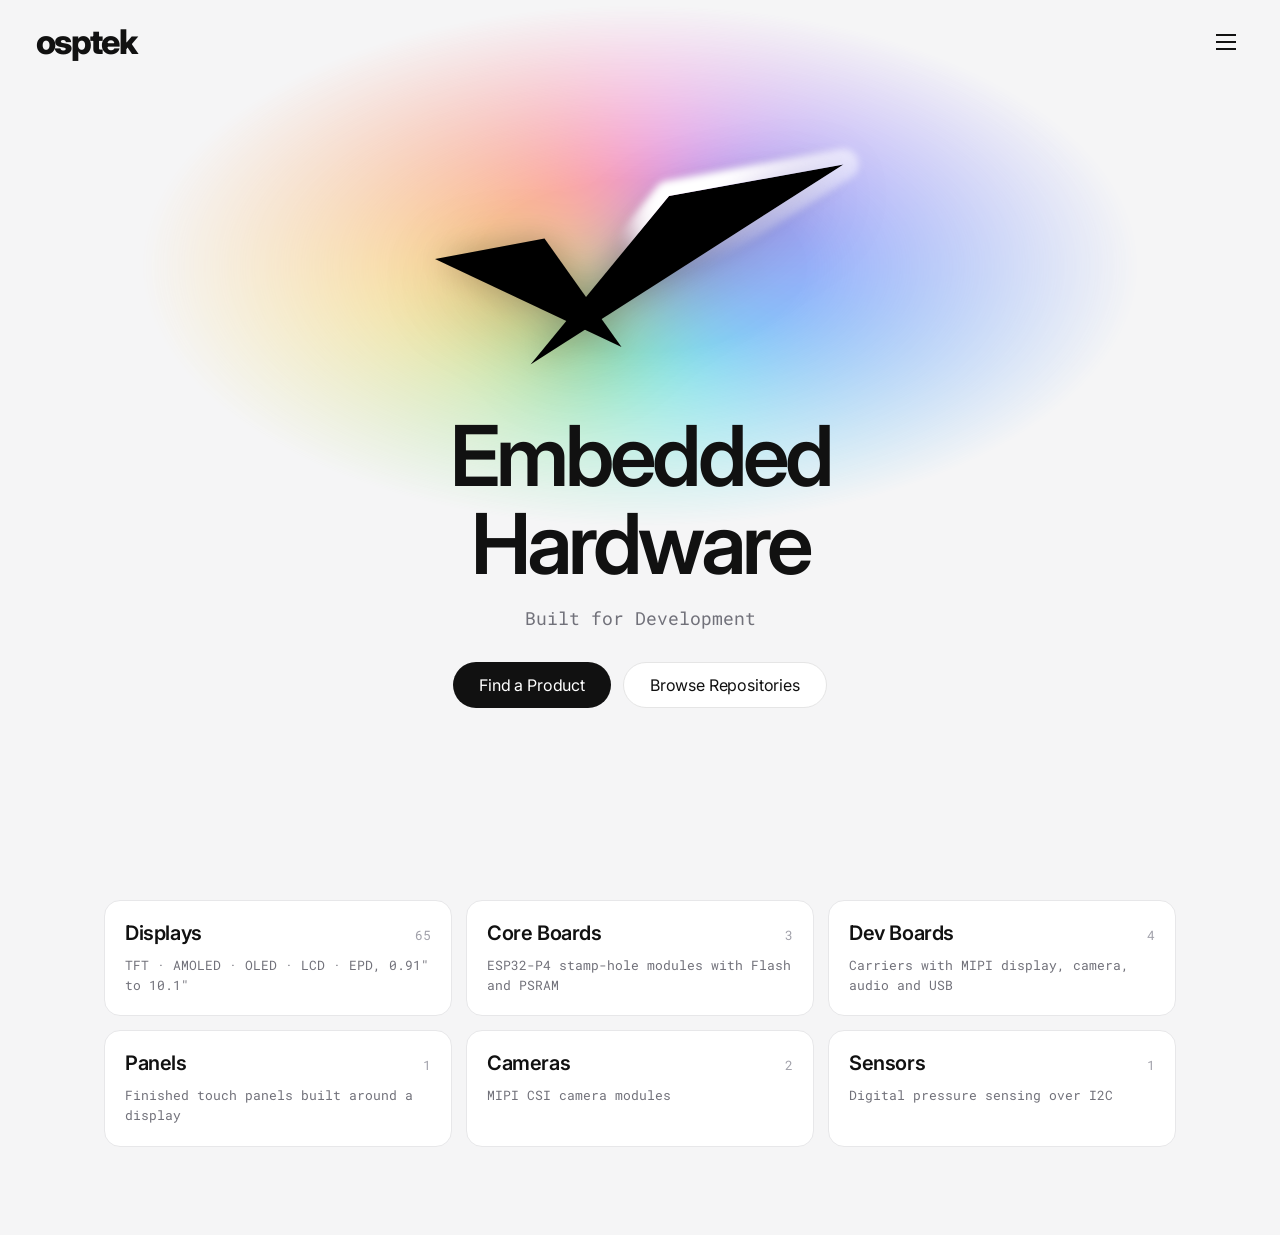
==== commit 96ec0091: "feat(site): unify the finder across every product category - add /products/ with a category switcher" ====
--- a/index.html
+++ b/index.html
@@ -9,7 +9,7 @@
   <link rel="preconnect" href="https://fonts.gstatic.com" crossorigin />
   <link href="https://fonts.googleapis.com/css2?family=Inter:wght@400;500;600;800&family=Roboto+Mono:wght@400&display=swap" rel="stylesheet" />
   <link rel="stylesheet" href="assets/base.css?v=2" />
-  <link rel="stylesheet" href="assets/home.css?v=33" />
+  <link rel="stylesheet" href="assets/home.css?v=34" />
 </head>
 <body>
   <header class="topbar">
@@ -47,11 +47,60 @@
       </span>
     </p>
     <div class="actions">
-      <a class="btn btn-fill" href="displays/">Find a Product</a>
+      <a class="btn btn-fill" href="products/">Find a Product</a>
       <a class="btn btn-ghost" href="https://github.com/osptek" target="_blank" rel="noopener">Browse Repositories</a>
     </div>
   </main>
+
+  <!-- the counts are placeholders: home.js refreshes them from products/catalog.json -->
+  <section class="cats-home" aria-labelledby="cats-title">
+    <h2 class="sr-only" id="cats-title">Product categories</h2>
+    <div class="cat-grid">
+      <a class="cat-card" href="products/?cat=displays" data-cat="displays">
+        <span class="cat-head">
+          <span class="cat-name">Displays</span>
+          <span class="cat-count">65</span>
+        </span>
+        <span class="cat-note">TFT · AMOLED · OLED · LCD · EPD, 0.91" to 10.1"</span>
+      </a>
+      <a class="cat-card" href="products/?cat=core-boards" data-cat="core-boards">
+        <span class="cat-head">
+          <span class="cat-name">Core Boards</span>
+          <span class="cat-count">3</span>
+        </span>
+        <span class="cat-note">ESP32-P4 stamp-hole modules with Flash and PSRAM</span>
+      </a>
+      <a class="cat-card" href="products/?cat=dev-boards" data-cat="dev-boards">
+        <span class="cat-head">
+          <span class="cat-name">Dev Boards</span>
+          <span class="cat-count">4</span>
+        </span>
+        <span class="cat-note">Carriers with MIPI display, camera, audio and USB</span>
+      </a>
+      <a class="cat-card" href="products/?cat=panels" data-cat="panels">
+        <span class="cat-head">
+          <span class="cat-name">Panels</span>
+          <span class="cat-count">1</span>
+        </span>
+        <span class="cat-note">Finished touch panels built around a display</span>
+      </a>
+      <a class="cat-card" href="products/?cat=cameras" data-cat="cameras">
+        <span class="cat-head">
+          <span class="cat-name">Cameras</span>
+          <span class="cat-count">2</span>
+        </span>
+        <span class="cat-note">MIPI CSI camera modules</span>
+      </a>
+      <a class="cat-card" href="products/?cat=sensors" data-cat="sensors">
+        <span class="cat-head">
+          <span class="cat-name">Sensors</span>
+          <span class="cat-count">1</span>
+        </span>
+        <span class="cat-note">Digital pressure sensing over I2C</span>
+      </a>
+    </div>
+  </section>
   <script src="assets/topbar.js?v=1"></script>
-  <script src="assets/home.js?v=12"></script>
+  <script src="assets/home.js?v=13"></script>
 </body>
 </html>
--- a/assets/home.css
+++ b/assets/home.css
@@ -181,6 +181,63 @@
   margin-top: 32px;
 }
 
+/* category doors, one screen below the hero */
+.cats-home {
+  flex: 0 0 auto;
+  width: 100%;
+  max-width: 1120px;
+  margin: 0 auto;
+  padding: 0 24px 88px;
+}
+
+.cat-grid {
+  display: grid;
+  grid-template-columns: repeat(auto-fit, minmax(264px, 1fr));
+  gap: 14px;
+}
+
+.cat-card {
+  display: flex;
+  flex-direction: column;
+  gap: 10px;
+  padding: 20px;
+  border: 1px solid var(--line);
+  border-radius: 16px;
+  background: var(--card);
+  color: inherit;
+  text-decoration: none;
+  transition: border-color 180ms ease, transform 180ms ease, box-shadow 180ms ease;
+}
+
+.cat-card:hover {
+  border-color: var(--edge);
+  transform: translateY(-2px);
+  box-shadow: 0 10px 24px rgba(17, 17, 17, 0.06);
+}
+
+.cat-head {
+  display: flex;
+  align-items: baseline;
+  justify-content: space-between;
+  gap: 10px;
+}
+
+.cat-name {
+  font-size: 20px;
+  font-weight: 600;
+  letter-spacing: -0.02em;
+}
+
+.cat-count {
+  font: 400 13px/1 var(--mono);
+  color: var(--faint);
+}
+
+.cat-note {
+  font: 400 13px/1.55 var(--mono);
+  color: var(--muted);
+}
+
 @media (prefers-reduced-motion: reduce) {
   .mark-color::before { animation: none; }
 }
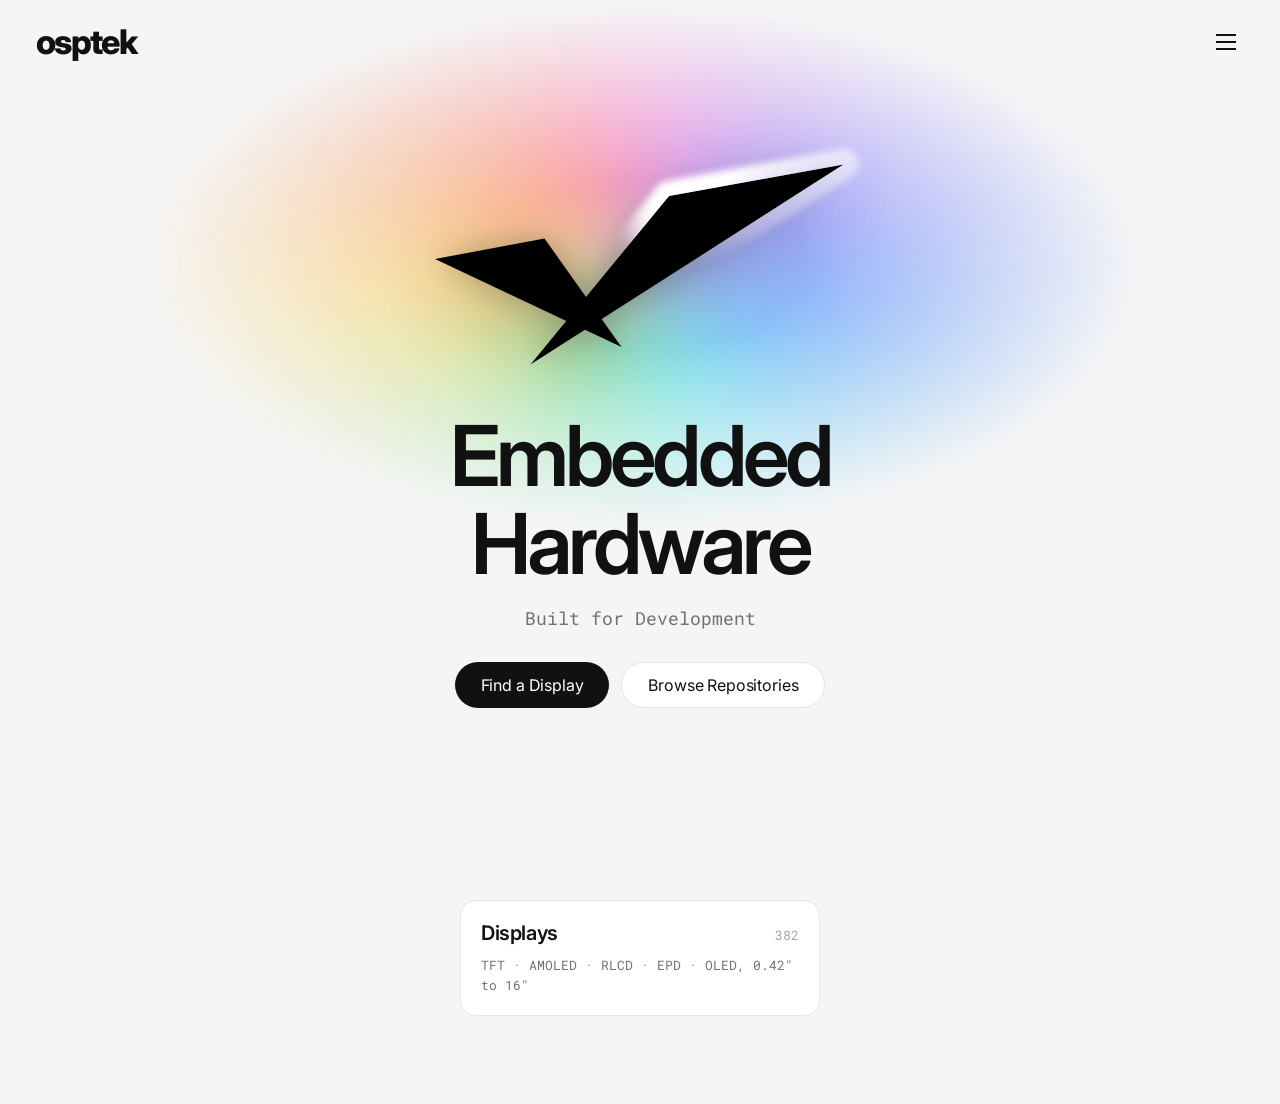
==== commit f0ccb52d: "feat(catalog): list display models from per-model osptek.yml Display repositories now keep one ospte" ====
--- a/index.html
+++ b/index.html
@@ -9,7 +9,7 @@
   <link rel="preconnect" href="https://fonts.gstatic.com" crossorigin />
   <link href="https://fonts.googleapis.com/css2?family=Inter:wght@400;500;600;800&family=Roboto+Mono:wght@400&display=swap" rel="stylesheet" />
   <link rel="stylesheet" href="assets/base.css?v=2" />
-  <link rel="stylesheet" href="assets/home.css?v=34" />
+  <link rel="stylesheet" href="assets/home.css?v=35" />
 </head>
 <body>
   <header class="topbar">
@@ -47,60 +47,25 @@
       </span>
     </p>
     <div class="actions">
-      <a class="btn btn-fill" href="products/">Find a Product</a>
+      <a class="btn btn-fill" href="products/">Find a Display</a>
       <a class="btn btn-ghost" href="https://github.com/osptek" target="_blank" rel="noopener">Browse Repositories</a>
     </div>
   </main>
 
-  <!-- the counts are placeholders: home.js refreshes them from products/catalog.json -->
+  <!-- the count and range are placeholders: home.js refreshes them from products/catalog.json -->
   <section class="cats-home" aria-labelledby="cats-title">
     <h2 class="sr-only" id="cats-title">Product categories</h2>
     <div class="cat-grid">
-      <a class="cat-card" href="products/?cat=displays" data-cat="displays">
+      <a class="cat-card" href="products/">
         <span class="cat-head">
           <span class="cat-name">Displays</span>
-          <span class="cat-count">65</span>
+          <span class="cat-count">382</span>
         </span>
-        <span class="cat-note">TFT · AMOLED · OLED · LCD · EPD, 0.91" to 10.1"</span>
-      </a>
-      <a class="cat-card" href="products/?cat=core-boards" data-cat="core-boards">
-        <span class="cat-head">
-          <span class="cat-name">Core Boards</span>
-          <span class="cat-count">3</span>
-        </span>
-        <span class="cat-note">ESP32-P4 stamp-hole modules with Flash and PSRAM</span>
-      </a>
-      <a class="cat-card" href="products/?cat=dev-boards" data-cat="dev-boards">
-        <span class="cat-head">
-          <span class="cat-name">Dev Boards</span>
-          <span class="cat-count">4</span>
-        </span>
-        <span class="cat-note">Carriers with MIPI display, camera, audio and USB</span>
-      </a>
-      <a class="cat-card" href="products/?cat=panels" data-cat="panels">
-        <span class="cat-head">
-          <span class="cat-name">Panels</span>
-          <span class="cat-count">1</span>
-        </span>
-        <span class="cat-note">Finished touch panels built around a display</span>
-      </a>
-      <a class="cat-card" href="products/?cat=cameras" data-cat="cameras">
-        <span class="cat-head">
-          <span class="cat-name">Cameras</span>
-          <span class="cat-count">2</span>
-        </span>
-        <span class="cat-note">MIPI CSI camera modules</span>
-      </a>
-      <a class="cat-card" href="products/?cat=sensors" data-cat="sensors">
-        <span class="cat-head">
-          <span class="cat-name">Sensors</span>
-          <span class="cat-count">1</span>
-        </span>
-        <span class="cat-note">Digital pressure sensing over I2C</span>
+        <span class="cat-note">TFT · AMOLED · RLCD · EPD · OLED, <span class="cat-range">0.42" to 13.3"</span></span>
       </a>
     </div>
   </section>
   <script src="assets/topbar.js?v=1"></script>
-  <script src="assets/home.js?v=13"></script>
+  <script src="assets/home.js?v=14"></script>
 </body>
 </html>
--- a/assets/home.css
+++ b/assets/home.css
@@ -192,7 +192,8 @@
 
 .cat-grid {
   display: grid;
-  grid-template-columns: repeat(auto-fit, minmax(264px, 1fr));
+  grid-template-columns: repeat(auto-fit, minmax(264px, 360px));
+  justify-content: center;
   gap: 14px;
 }
 
